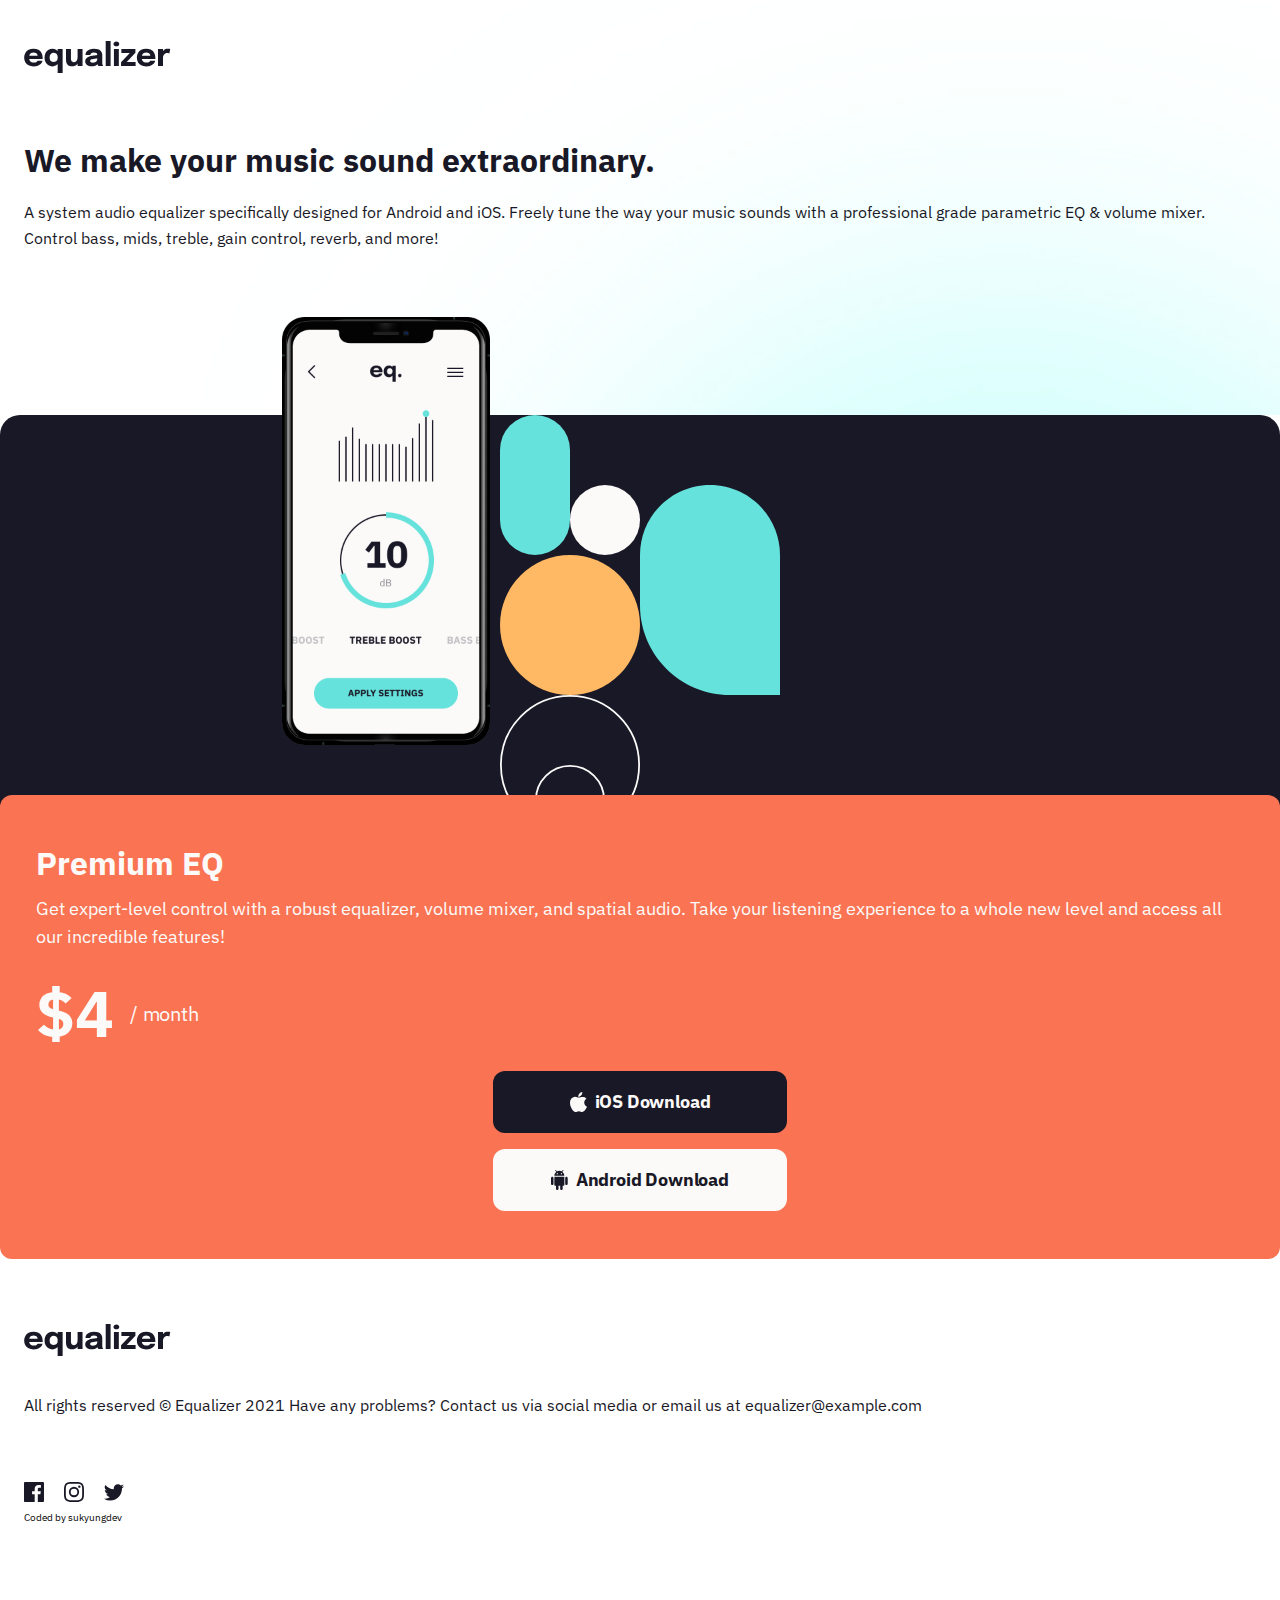
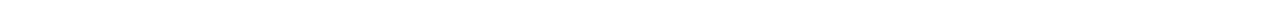
==== component/equalizer-landing-page/index.html @ b9aa989f "Feat(equalizer-landing-page): Add style.css" ====
<!DOCTYPE html>
<html lang="en">
<head>
  <meta charset="UTF-8">
  <meta name="viewport" content="width=device-width, initial-scale=1.0">
  <link rel="preconnect" href="https://fonts.googleapis.com">
  <link rel="preconnect" href="https://fonts.gstatic.com" crossorigin>
  <link href="https://fonts.googleapis.com/css2?family=IBM+Plex+Sans:wght@400;700&display=swap" rel="stylesheet">
  <link rel="stylesheet" href="./style.css">
  <title>Equalizer landing page</title>
</head>
<body>
  <main>
    <header>
      <img src="./assets/logo.svg" alt="equalizer-logo" class="logo">
      <h1 class="title">We make your music sound extraordinary.</h1>
      <p class="description dark-word">
        A system audio equalizer specifically designed for Android and iOS. Freely tune the 
        way your music sounds with a professional grade parametric EQ & volume mixer. Control 
        bass, mids, treble, gain control, reverb, and more!
      </p>
    </header>

    <section class="image-app" aria-hidden="true">
      <img src="./assets/illustration-app.png" alt="">
    </section>
    <section class="premium">
      <h2 class="pre-title">Premium EQ</h2>
      <p class="pre-description">
        Get expert-level control with a robust equalizer, volume mixer, and spatial audio. Take 
        your listening experience to a whole new level and access all our incredible features!
      </p>
      <div class="pay-page">
        <span class="price" aria-label="Price">$4</span>
        <span class="period" aria-label="in month">/ month</span>
      </div>
      
      <button class="download-ios style-btn">
        iOS Download
      </button>
      <button class="download-and style-btn">
        Android Download
      </button>
    </section> 
    
    <footer>
      <div class="contact">
        <img src="./assets/logo.svg" alt="equalizer-logo" class="logo">
        <p class="con-description dark-word">
          All rights reserved © Equalizer 2021
          Have any problems? Contact us via social media or email us at equalizer@example.com
        </p>
        <div class="sns-link">
          <a href="#" aria-label="link-facebook">
            <img src="./assets/icon-facebook.svg" alt="">
          </a>
          <a href="#" aria-label="link-instagram">
            <img src="./assets/icon-instagram.svg" alt="">
          </a>
          <a href="#" aria-label="link-twitter">
            <img src="./assets/icon-twitter.svg" alt="">
          </a>
        </div>
        <p class="name">Coded by sukyungdev</p>
      </div>
    </footer>
  </main>

</body>
</html>
---- component/equalizer-landing-page/style.css ----
* {
  box-sizing: border-box;
  margin: 0;
}

body {
  font-family: 'IBM Plex Sans', sans-serif;
}

button {
  font-family: 'IBM Plex Sans', sans-serif;
  border-style: none;
}

a {text-decoration: none;}


/* style */
.dark-word {
  font-size: 16px;
  font-weight: 400;
  line-height: 1.625;
  color: #191826;
}

.style-btn {
  border-radius: 12px;
  text-align: center;
  font-size: 18px;
  font-weight: 700;
  line-height: 1.77777777778;
  letter-spacing: -0.18px;
  margin: 0 auto;
}
/* mobile */

/*header*/
header {
  max-width: 100%;
  padding: 40px 24px 0;
  background-image: url("./assets/bg-main-mobile.png");
  background-repeat: no-repeat;
  background-size: 150% auto;
  background-position: 50px -200px;
}

header > .logo {
  margin-bottom: 64px;
}

.title {
  margin-bottom: 20px;
  font-size: 2.5;
  font-weight: 700;
  line-height: 1.2;
  color: #191826;
}

.description {
  padding-bottom: 164px;
}

/* image-app */
.image-app{
  position: relative;
  max-width: 100%;
  height: 600px;
  margin: 0 auto;
  background-color: #191826;
  border-radius: 20px;
  background-image: url("./assets/bg-pattern-2.svg");
  background-repeat: no-repeat;
  background-position: center 0;
  background-size: 280px auto;
}

.image-app img {
  position: absolute;
  width: 208px;
  top: -98px;
  left: 22%;
}

/* premium */

.premium {
  position: relative;
  top: -220px;
  padding: 48px 36px;
  border-radius: 12px;
  background-color: #FA7453;
  color: #FCFAF9;
}

.pre-title {
  font-size: 32px;
  font-weight: 700;
  line-height: 1.25;
  margin-bottom: 12px;
}

.pre-description {
  font-size: 18px;
  font-weight: 400;
  line-height: 1.55555555556;
  margin-bottom: 36px;
}

/* pay-page*/
.pay-page {
  margin-bottom: 32px;
  display: flex;
  align-items: center;
}

.pay-page .price{
  font-size: 65px;
  font-weight: 700;
  line-height: 0.8;
  margin-right: 16px;
}

.pay-page .period{
  font-size: 20px;
  font-weight: 400;
  line-height: 1.75;
  letter-spacing: -0.2px;
  }

  /* buttons */
  .download-ios {
    display: flex;
    justify-content: center;
    align-items: center;
    padding: 15px 77px;
    margin-bottom: 16px;
    background-color: #191826;
    color: #FCFAF9;
    font-size: 18px;
  }

  .download-ios::before {
  content: '';
  width: 17px;
  height: 20px;
  margin-right: 7.9px;
  background-image: url("./assets/icon-apple.svg");
  background-repeat: no-repeat;
}

.download-and {
  display: flex;
  justify-content: center;
  align-items: center;
  padding: 15px 58px;
  background-color: #FCFAF9;
  color: #191826;
  font-size: 18px;
}

.download-and::before {
  content: '';
  width: 17px;
  height: 20px;
  margin-right: 7.8px;
  background-image: url("./assets/icon-android.svg");
  background-repeat: no-repeat;
}

/* footer */
footer {
  position: relative; 
}

.contact {
  background-color: #FFFFFF;
  position: absolute;
  top: -156px;
  padding: 0 24px;
}

.contact > .logo {
  margin-bottom: 32px;
}

.con-description {
  margin-bottom: 64px;
}

.sns-link {
  margin-bottom: 5px;
  width: 100px;
  display: flex;
  justify-content: space-between;
  align-items: center;
}

.name {
  margin-bottom: 80px;
  font-size: 10px;
}
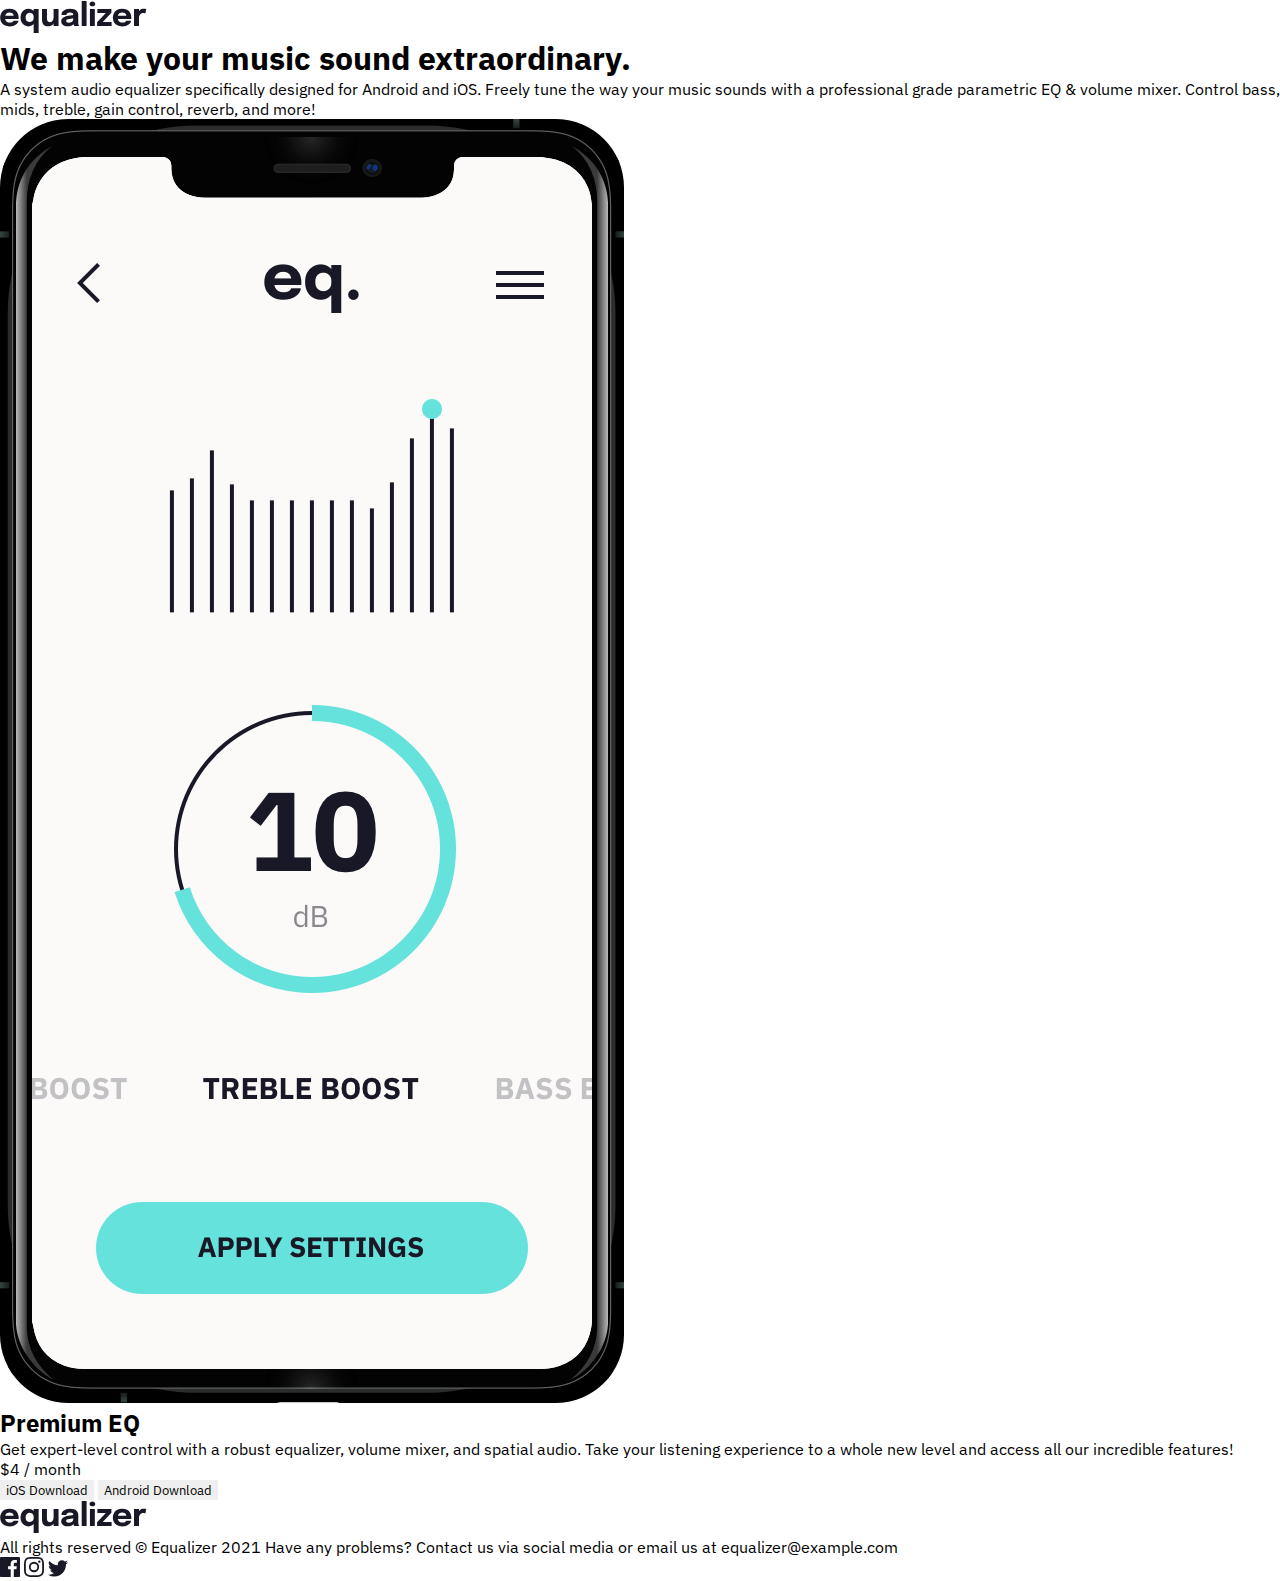
==== commit 4e84d805: "Fix(equalizer-landing-page): html and css" ====
--- a/component/equalizer-landing-page/index.html
+++ b/component/equalizer-landing-page/index.html
@@ -14,56 +14,55 @@
     <header>
       <img src="./assets/logo.svg" alt="equalizer-logo" class="logo">
       <h1 class="title">We make your music sound extraordinary.</h1>
-      <p class="description dark-word">
+      <p>
         A system audio equalizer specifically designed for Android and iOS. Freely tune the 
         way your music sounds with a professional grade parametric EQ & volume mixer. Control 
         bass, mids, treble, gain control, reverb, and more!
       </p>
     </header>
 
-    <section class="image-app" aria-hidden="true">
-      <img src="./assets/illustration-app.png" alt="">
+    <section class="infor">
+      <div class="app">
+        <img src="./assets/illustration-app.png" alt="">
+      </div>
+    
+      <div class="premium">
+        <h2>Premium EQ</h2>
+        <p>
+          Get expert-level control with a robust equalizer, volume mixer, and spatial audio. Take 
+          your listening experience to a whole new level and access all our incredible features!
+        </p>
+        <div class="pay-page">
+          <span class="price" aria-label="Price">$4</span>
+          <span class="period" aria-label="in month">/ month</span>
+        </div>
+        <button class="download-ios style-btn">
+          iOS Download
+        </button>
+        <button class="download-and style-btn">
+          Android Download
+        </button>
+      </div>
+      <section class="contact">
+        <img src="./assets/logo.svg" alt="equalizer-logo" class="logo">
+        <div class="contact-box">
+          <p>All rights reserved © Equalizer 2021
+            Have any problems? Contact us via social media or email us at equalizer@example.com
+          </p>
+          <div class="sns-icon">
+            <a href="#">
+              <img src="./assets/icon-facebook.svg" alt="">
+            </a>
+            <a href="#">
+              <img src="./assets/icon-instagram.svg" alt="">
+            </a>
+            <a href="#">
+              <img src="./assets/icon-twitter.svg" alt="">
+            </a>
+          </div>
+        </div>
+      </section>
     </section>
-    <section class="premium">
-      <h2 class="pre-title">Premium EQ</h2>
-      <p class="pre-description">
-        Get expert-level control with a robust equalizer, volume mixer, and spatial audio. Take 
-        your listening experience to a whole new level and access all our incredible features!
-      </p>
-      <div class="pay-page">
-        <span class="price" aria-label="Price">$4</span>
-        <span class="period" aria-label="in month">/ month</span>
-      </div>
-      
-      <button class="download-ios style-btn">
-        iOS Download
-      </button>
-      <button class="download-and style-btn">
-        Android Download
-      </button>
-    </section> 
-    
-    <footer>
-      <div class="contact">
-        <img src="./assets/logo.svg" alt="equalizer-logo" class="logo">
-        <p class="con-description dark-word">
-          All rights reserved © Equalizer 2021
-          Have any problems? Contact us via social media or email us at equalizer@example.com
-        </p>
-        <div class="sns-link">
-          <a href="#" aria-label="link-facebook">
-            <img src="./assets/icon-facebook.svg" alt="">
-          </a>
-          <a href="#" aria-label="link-instagram">
-            <img src="./assets/icon-instagram.svg" alt="">
-          </a>
-          <a href="#" aria-label="link-twitter">
-            <img src="./assets/icon-twitter.svg" alt="">
-          </a>
-        </div>
-        <p class="name">Coded by sukyungdev</p>
-      </div>
-    </footer>
   </main>
 
 </body>
--- a/component/equalizer-landing-page/style.css
+++ b/component/equalizer-landing-page/style.css
@@ -15,187 +15,3 @@
 a {text-decoration: none;}
 
 
-/* style */
-.dark-word {
-  font-size: 16px;
-  font-weight: 400;
-  line-height: 1.625;
-  color: #191826;
-}
-
-.style-btn {
-  border-radius: 12px;
-  text-align: center;
-  font-size: 18px;
-  font-weight: 700;
-  line-height: 1.77777777778;
-  letter-spacing: -0.18px;
-  margin: 0 auto;
-}
-/* mobile */
-
-/*header*/
-header {
-  max-width: 100%;
-  padding: 40px 24px 0;
-  background-image: url("./assets/bg-main-mobile.png");
-  background-repeat: no-repeat;
-  background-size: 150% auto;
-  background-position: 50px -200px;
-}
-
-header > .logo {
-  margin-bottom: 64px;
-}
-
-.title {
-  margin-bottom: 20px;
-  font-size: 2.5;
-  font-weight: 700;
-  line-height: 1.2;
-  color: #191826;
-}
-
-.description {
-  padding-bottom: 164px;
-}
-
-/* image-app */
-.image-app{
-  position: relative;
-  max-width: 100%;
-  height: 600px;
-  margin: 0 auto;
-  background-color: #191826;
-  border-radius: 20px;
-  background-image: url("./assets/bg-pattern-2.svg");
-  background-repeat: no-repeat;
-  background-position: center 0;
-  background-size: 280px auto;
-}
-
-.image-app img {
-  position: absolute;
-  width: 208px;
-  top: -98px;
-  left: 22%;
-}
-
-/* premium */
-
-.premium {
-  position: relative;
-  top: -220px;
-  padding: 48px 36px;
-  border-radius: 12px;
-  background-color: #FA7453;
-  color: #FCFAF9;
-}
-
-.pre-title {
-  font-size: 32px;
-  font-weight: 700;
-  line-height: 1.25;
-  margin-bottom: 12px;
-}
-
-.pre-description {
-  font-size: 18px;
-  font-weight: 400;
-  line-height: 1.55555555556;
-  margin-bottom: 36px;
-}
-
-/* pay-page*/
-.pay-page {
-  margin-bottom: 32px;
-  display: flex;
-  align-items: center;
-}
-
-.pay-page .price{
-  font-size: 65px;
-  font-weight: 700;
-  line-height: 0.8;
-  margin-right: 16px;
-}
-
-.pay-page .period{
-  font-size: 20px;
-  font-weight: 400;
-  line-height: 1.75;
-  letter-spacing: -0.2px;
-  }
-
-  /* buttons */
-  .download-ios {
-    display: flex;
-    justify-content: center;
-    align-items: center;
-    padding: 15px 77px;
-    margin-bottom: 16px;
-    background-color: #191826;
-    color: #FCFAF9;
-    font-size: 18px;
-  }
-
-  .download-ios::before {
-  content: '';
-  width: 17px;
-  height: 20px;
-  margin-right: 7.9px;
-  background-image: url("./assets/icon-apple.svg");
-  background-repeat: no-repeat;
-}
-
-.download-and {
-  display: flex;
-  justify-content: center;
-  align-items: center;
-  padding: 15px 58px;
-  background-color: #FCFAF9;
-  color: #191826;
-  font-size: 18px;
-}
-
-.download-and::before {
-  content: '';
-  width: 17px;
-  height: 20px;
-  margin-right: 7.8px;
-  background-image: url("./assets/icon-android.svg");
-  background-repeat: no-repeat;
-}
-
-/* footer */
-footer {
-  position: relative; 
-}
-
-.contact {
-  background-color: #FFFFFF;
-  position: absolute;
-  top: -156px;
-  padding: 0 24px;
-}
-
-.contact > .logo {
-  margin-bottom: 32px;
-}
-
-.con-description {
-  margin-bottom: 64px;
-}
-
-.sns-link {
-  margin-bottom: 5px;
-  width: 100px;
-  display: flex;
-  justify-content: space-between;
-  align-items: center;
-}
-
-.name {
-  margin-bottom: 80px;
-  font-size: 10px;
-}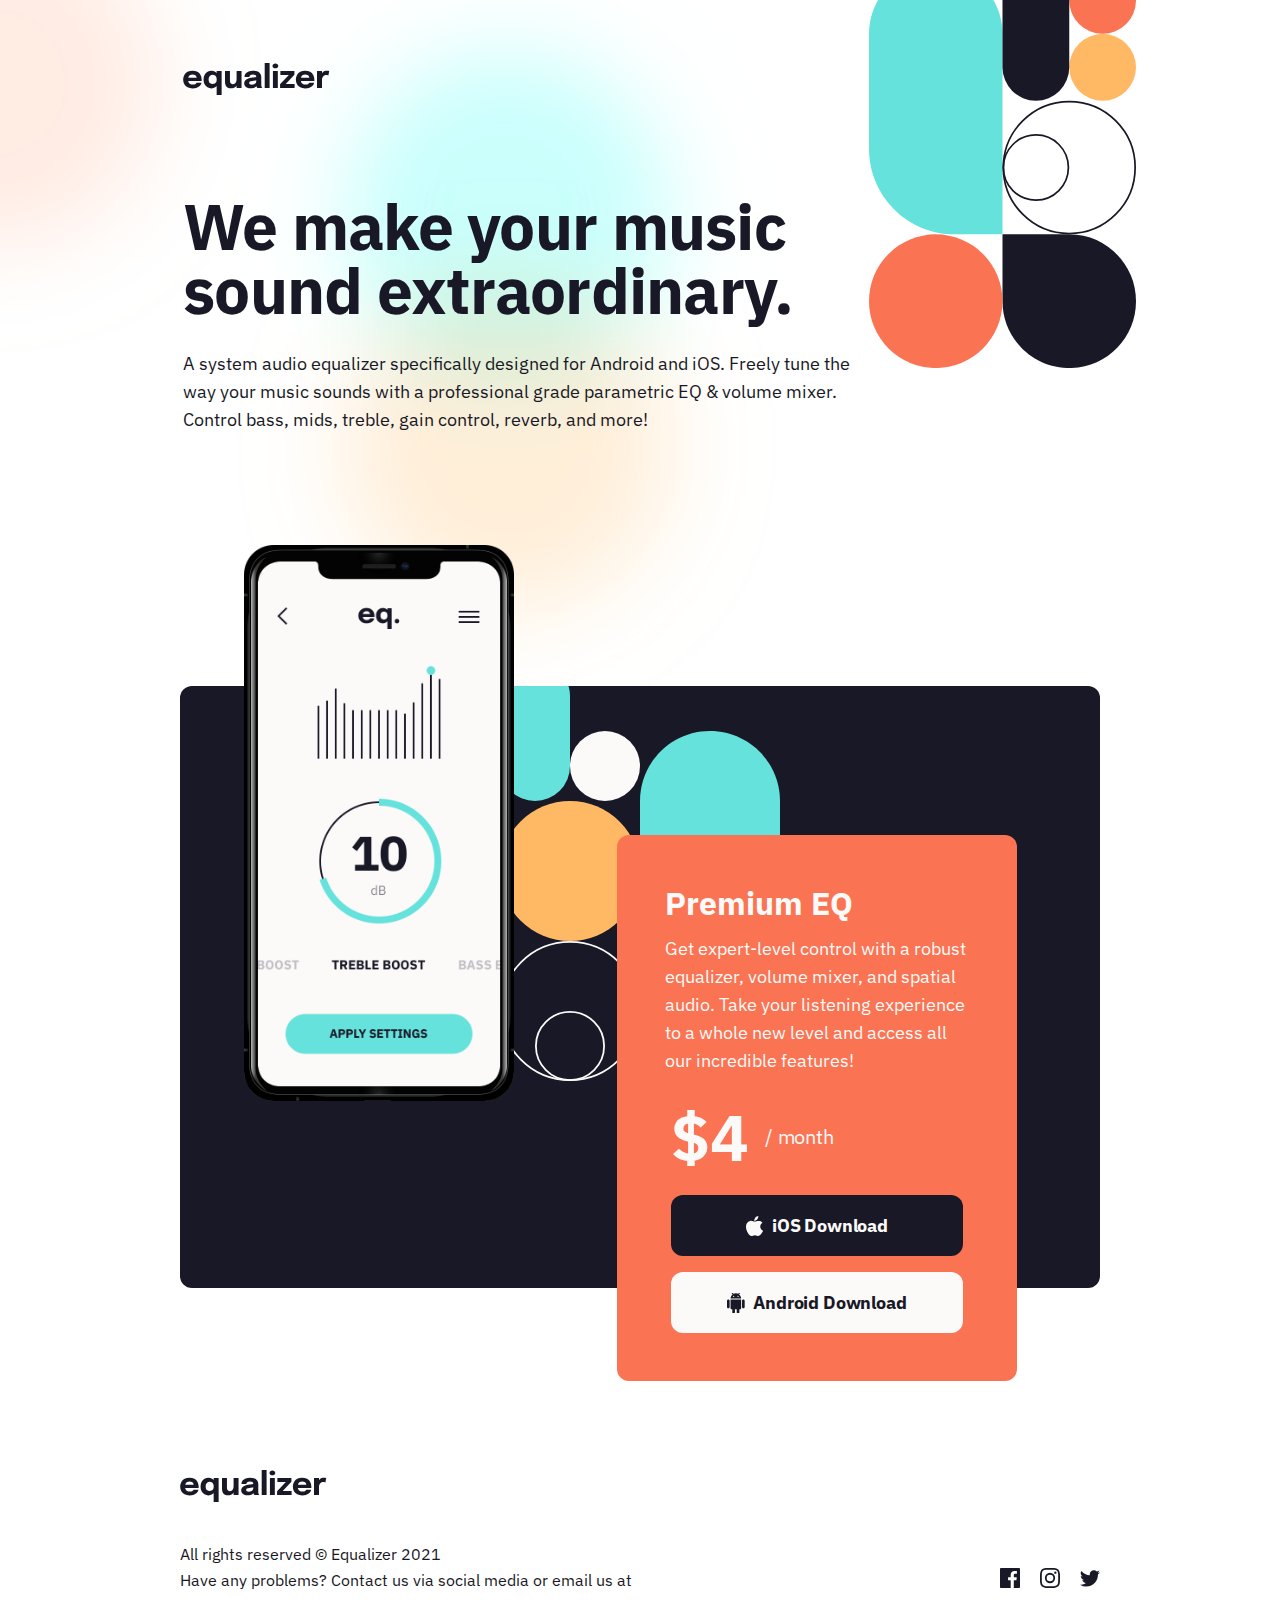
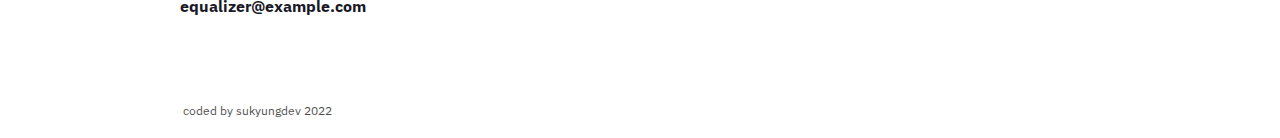
==== commit 166ca964: "Feat(equalizer-landing-page): complete responsive web" ====
--- a/component/equalizer-landing-page/index.html
+++ b/component/equalizer-landing-page/index.html
@@ -14,7 +14,7 @@
     <header>
       <img src="./assets/logo.svg" alt="equalizer-logo" class="logo">
       <h1 class="title">We make your music sound extraordinary.</h1>
-      <p>
+      <p class="words">
         A system audio equalizer specifically designed for Android and iOS. Freely tune the 
         way your music sounds with a professional grade parametric EQ & volume mixer. Control 
         bass, mids, treble, gain control, reverb, and more!
@@ -23,7 +23,7 @@
 
     <section class="infor">
       <div class="app">
-        <img src="./assets/illustration-app.png" alt="">
+        <img src="./assets/illustration-app.png" alt="" />
       </div>
     
       <div class="premium">
@@ -32,36 +32,42 @@
           Get expert-level control with a robust equalizer, volume mixer, and spatial audio. Take 
           your listening experience to a whole new level and access all our incredible features!
         </p>
-        <div class="pay-page">
-          <span class="price" aria-label="Price">$4</span>
-          <span class="period" aria-label="in month">/ month</span>
+        <div class="pay">
+          <div class="pay-page">
+            <span class="price" aria-label="Price">$4</span>
+            <span class="period" aria-label="in month">/ month</span>
+          </div>
+          <button class="download-ios style-btn">
+            iOS Download
+          </button>
+          <button class="download-and style-btn">
+            Android Download
+          </button>
         </div>
-        <button class="download-ios style-btn">
-          iOS Download
-        </button>
-        <button class="download-and style-btn">
-          Android Download
-        </button>
       </div>
-      <section class="contact">
+      
+      <div class="contact">
         <img src="./assets/logo.svg" alt="equalizer-logo" class="logo">
         <div class="contact-box">
-          <p>All rights reserved © Equalizer 2021
-            Have any problems? Contact us via social media or email us at equalizer@example.com
+          <p class="con-word">All rights reserved © Equalizer 2021<br />
+            Have any problems? Contact us via social media or email us at 
+            <span>equalizer@example.com</span>
           </p>
           <div class="sns-icon">
             <a href="#">
-              <img src="./assets/icon-facebook.svg" alt="">
+              <img src="./assets/icon-facebook.svg" alt="facebook">
             </a>
             <a href="#">
-              <img src="./assets/icon-instagram.svg" alt="">
+              <img src="./assets/icon-instagram.svg" alt="instagram">
             </a>
             <a href="#">
-              <img src="./assets/icon-twitter.svg" alt="">
+              <img src="./assets/icon-twitter.svg" alt="twitter">
             </a>
           </div>
         </div>
-      </section>
+      
+      </div>
+      <div class="name">coded by sukyungdev 2022</div>
     </section>
   </main>
 
--- a/component/equalizer-landing-page/style.css
+++ b/component/equalizer-landing-page/style.css
@@ -14,4 +14,399 @@
 
 a {text-decoration: none;}
 
-
+/* ----moblie---- */
+
+main {
+  min-width: 300px;
+  margin: 0 auto;
+}
+
+body {
+  background: url("./assets/bg-main-mobile.png") no-repeat 45px -200px;
+  background-size: 500px auto;
+}
+/* header */
+header {
+  padding: 0 24px;
+  color: #191826;
+}
+
+header > .logo {
+  padding: 40px 0 66px;
+}
+
+.title {
+  font-size: 40px;
+  line-height: 1.2;
+  letter-spacing: -0.45px;
+  margin-bottom: 18px;
+}
+
+.words {
+  font-size: 16px;
+  line-height: 1.625;
+  padding-bottom: 68px;
+}
+
+/* infor */
+
+.infor {
+  position: relative;
+}
+
+.app::after {
+  content: '';
+  position: relative;
+  display: block;
+  top: -330px;
+  width: 100%;
+  height: 602px;
+  background: #191826 url("./assets/bg-pattern-2.svg") no-repeat center top;
+  background-size: 70% auto;
+  border-radius: 12px;
+  z-index: -3;
+}
+
+.infor .app > img {
+  display: block;
+  width: 208px;
+  margin: 0 auto;
+}
+
+/* .infor .premium*/
+.premium {
+  position: absolute;
+  top: 478px;
+  background-color: #FA7453;
+  border-radius: 12px;
+  color: #FCFAF9;
+  padding:  48px 36px;
+}
+
+.premium > h2 {
+  font-size: 32px;
+  line-height: 1.25;
+  margin-bottom: 12px;
+}
+
+.premium > p {
+  font-size: 18px;
+  line-height: 1.5555555556;
+  margin-bottom: 36px;
+}
+
+.pay {
+  padding: 0 6px;
+}
+.pay-page {
+  margin-bottom: 32px;
+  display: flex;
+  justify-content: flex-start;
+  align-items: center;
+}
+
+.price {
+  font-size: 65px;
+  font-weight: 700;
+  line-height: 0.8;
+  margin-right: 16px;
+}
+
+.period {
+  font-size: 20px;
+  line-height: 1.6;
+  letter-spacing: -0.2px;
+}
+
+/* button */
+
+.style-btn {
+  width: 100%;
+  height: 61px;
+  padding: 14px 0;
+  border-radius: 12px;
+  font-size: 18px;
+  font-weight: 700;
+  line-height: 1.7777777778;
+  letter-spacing: -0.18px;
+  display: flex;
+  justify-content: center;
+  align-items: center;
+}
+
+.download-ios {
+  background-color: #191826;
+  color: #FCFAF9;
+  margin-bottom: 16px;
+}
+
+.download-ios::before {
+  content: '';
+  display: inline-block;
+  width: 18px;
+  height: 20px;
+  margin-right: 7.9px;
+  background: url("./assets/icon-apple.svg") no-repeat center center;
+  background-size: 100% auto;
+}
+
+.download-and {
+  background-color: #FCFAF9;
+  color: #191826;
+}
+
+.download-and::before {
+  content: '';
+  display: inline-block;
+  width: 18px;
+  height: 20px;
+  margin-right: 7.9px;
+  background: url("./assets/icon-android.svg") no-repeat center center;
+  background-size: 100% auto;
+}
+
+/* contact */
+.contact {
+  padding: 0 24px;
+  color: #191826;
+  font-size: 16px;
+  line-height: 1.625;
+}
+
+.con-word{
+  margin-bottom: 64px;
+}
+
+.contact > .logo {
+  margin-top: 64px;
+  margin-bottom: 32px;
+}
+
+.contact span {
+  font-weight: 700;
+}
+
+/* sns-icon */
+.sns-icon {
+  width: 100px;
+  display: flex;
+  justify-content: space-between;
+  align-items: center;
+}
+/* sukyungdev */
+
+.name {
+  padding: 24px;
+  font-size: 12px;
+  font-weight: 400;
+  opacity: 0.7;
+}
+
+/* ----tablet---- */
+
+@media screen and (min-width:768px) {
+
+  main {
+    max-width: 992px;
+  }
+
+  body {
+    background: url("./assets/bg-main-tablet.png") no-repeat;
+    background-position: -300px -210px;
+    background-size: 1100px auto;
+  }
+
+  /* header */
+
+  header {
+    padding: 0 39px;
+    background: url("./assets/bg-pattern-1.svg") no-repeat right -33px;
+    background-size: 267px auto;
+  }
+  
+  header > .logo {
+    padding: 62px 0 95px;
+  }
+  
+  .title {
+    font-size: 64px;
+    line-height: 1.0;
+    letter-spacing: -0.73px;
+    margin-bottom: 28px;
+    padding-right: 20%;
+  }
+  
+  .words {
+    font-size: 18px;
+    line-height: 1.5555555556;
+    padding-bottom: 111px;
+    padding-right: 26%;
+  }
+  
+  /* infor */
+  .app {
+    padding: 0 36px;
+  }
+  
+  .app::after {
+    top: -415px;
+    background-position: center -25px;
+    background-size: 280px auto;
+  }
+  
+  .infor .app > img {
+    width: 270px;
+    margin-left: 64px;
+  }
+  
+  /* .infor .premium*/
+  .premium {
+    width: 400px;
+    top: 290px;
+    right: 12%;
+    padding: 48px;
+  }
+  
+  /* contact */
+  .contact {
+    position: absolute;
+    width: 100%;
+    top: 860px;
+    padding: 0 36px;
+  }
+  
+  .con-word{
+    width: 50%;
+    height: 80px;
+    margin-bottom: 0;
+  }
+  
+  .contact-box {
+    display: flex;
+    justify-content: space-between;
+    align-items: center;
+  }
+  /* sukyungdev */
+  
+  .name {
+    padding: 0 39px 20px;
+  }
+}
+
+/* ----desktop---- */
+
+@media screen and (min-width:1440px) {
+
+  main {
+    max-width: 1440px;
+  }
+  
+  body {
+    background: url("./assets/bg-main-desktop.png") no-repeat -230px -220px;
+    background-size: 120% auto;
+  }
+
+  /* header */
+
+  header {
+    padding: 0 165px;
+    background: url("./assets/bg-pattern-1.svg") no-repeat right -33px;
+    background-size: 267px auto;
+  }
+  
+  header > .logo {
+    padding: 62px 0 127px;
+  }
+  
+  .title {
+    font-size: 88px;
+    letter-spacing: -1px;
+    margin-bottom: 40px;
+  }
+  
+  .words {
+    font-size: 20px;
+    line-height: 1.417;
+    padding-bottom: 108px;
+  }
+  
+  /* infor */
+  .app {
+    padding: 0 165px;
+  }
+  
+  .app::after {
+    top: -430px;
+    background-position: 40% -25px;
+    background-size: 312px auto;
+  }
+  
+  .infor .app > img {
+    width: 312px;
+    margin-left: 102px;
+  }
+  
+  /* .infor .premium*/
+  .premium {
+    width: 450px;
+    top: 290px;
+    right: 18%;
+    padding: 58px;
+  }
+  
+  .premium > h2 {
+    font-size: 40px;
+    line-height: 1.3;
+    margin-bottom: 22px;
+  }
+  
+  .premium > p {
+    font-size: 20px;
+    line-height: 1.7;
+    margin-bottom: 39px;
+  }
+  
+  .pay {
+    padding: 0;
+  }
+
+  .pay-page {
+    margin-bottom: 46px;
+  }
+
+  /* contact */
+  .contact {
+    display: flex;
+    justify-content: center;
+    align-items: flex-end;
+    top: 1000px;
+    padding: 0 165px;
+  }
+
+  .contact > .logo {
+    margin: 0;
+    padding-right: 137px;
+    padding-bottom: 47px;
+  }
+  
+  .con-word{
+    flex-grow: 1;
+    height: 80px;
+    margin-bottom: 0;
+    padding-right: 370px;
+  }
+  
+  .contact-box {
+    flex-grow: 1;
+    display: flex;
+    justify-content: center;
+    align-items: center;
+  }
+
+
+  /* sukyungdev */
+  
+  .name {
+    padding: 0 165px 20px;
+  }
+}